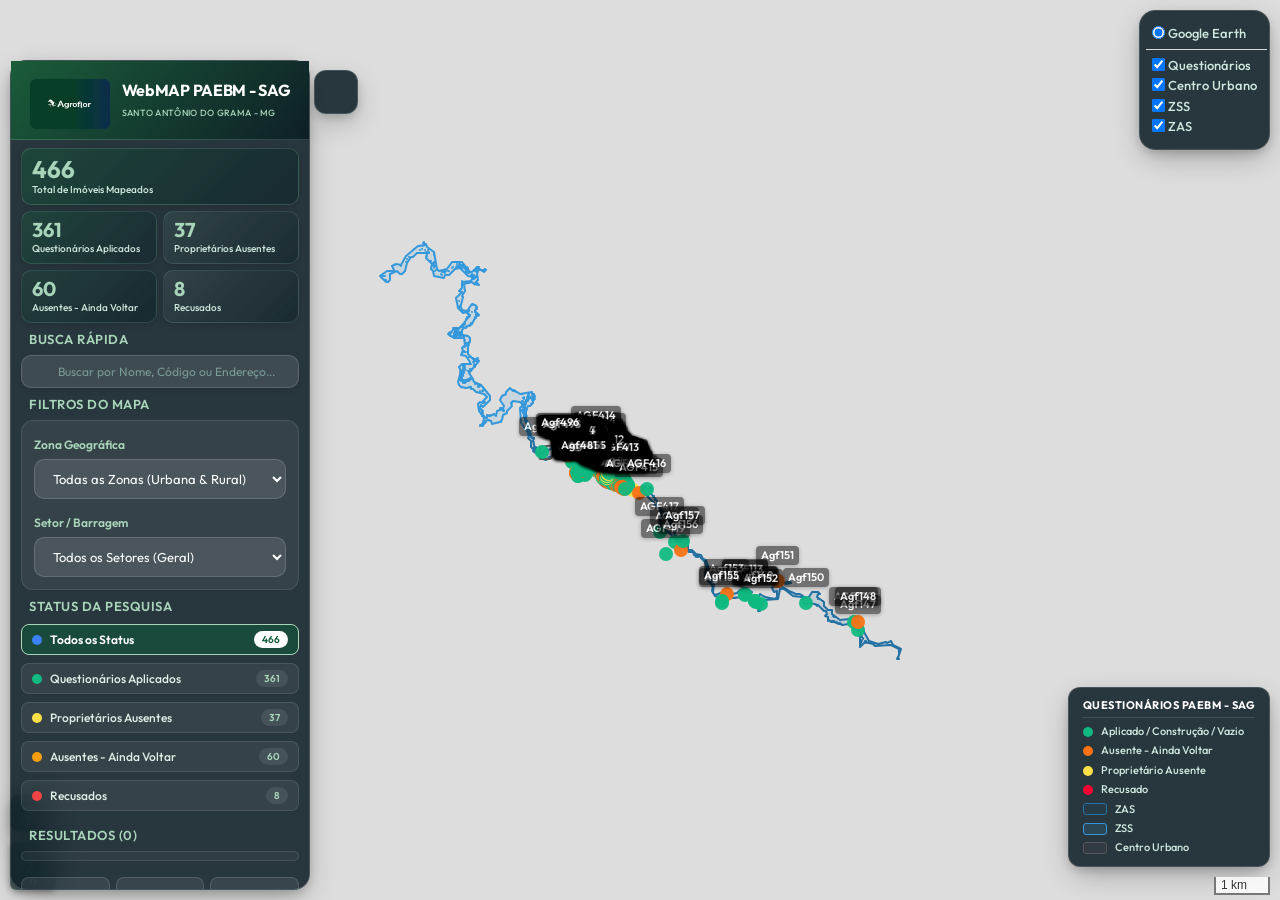
==== index.html @ 06337e15 "Fix: tablet - legenda vai para topright via JS (window.innerWidth<=1024), cache bump" ====
<!DOCTYPE html>
<html lang="pt-BR">
<head>
    <meta charset="UTF-8">
    <meta name="viewport" content="width=device-width, initial-scale=1.0">
    <title>WebMap PAEBM - Santo Antônio do Grama - MG</title>
    <link rel="icon" type="image/jpeg" href="Imagem2.jpg">
    
    <!-- Metas de SEO e Visualização -->
    <meta name="description" content="Mapa interativo local (WebMap) para visualização e análise espacial dos questionários do PAEBM aplicados em Santo Antônio do Grama, Minas Gerais.">
    <meta name="author" content="Antigravity AI">
    
    <!-- Leaflet CSS (Biblioteca de Mapas - Uso Local Offline) -->
    <link rel="stylesheet" href="css/leaflet.css" />
    
    <!-- Leaflet MarkerCluster CSS (Agrupamento Dinâmico de Pontos - Uso Local Offline) -->
    <link rel="stylesheet" href="css/MarkerCluster.css" />
    <link rel="stylesheet" href="css/MarkerCluster.Default.css" />
    
    <!-- Biblioteca de Ícones Tabler Icons -->
    <link rel="stylesheet" href="https://cdn.jsdelivr.net/npm/@tabler/icons-webfont@latest/tabler-icons.min.css">
    
    <!-- Estilo Customizado Premium -->
    <link rel="stylesheet" href="css/style.css?v=20260609c">
</head>
<body>

    <!-- Overlay para fechar sidebar no mobile -->
    <div class="sidebar-overlay" id="sidebarOverlay" onclick="toggleSidebar()"></div>

    <!-- 1. Barra Lateral Flutuante (Painel de Controle Glassmorphic) -->
    <aside class="sidebar" id="sidebar">
        <!-- Cabeçalho Principal -->
        <header class="sidebar-header">
            <div class="brand-section">
                <img src="Imagem 1.jpg" alt="Agroflor" class="brand-logo-img">
                <div>
                    <h1 class="brand-title">WebMAP PAEBM - SAG</h1>
                    <span class="brand-subtitle">Santo Antônio do Grama - MG</span>
                </div>
            </div>
        </header>

        <!-- Conteúdo Scrollável -->
        <div class="sidebar-content">
            
            <!-- Seção de Estatísticas (Dashboard Cards) -->
            <section>
                <div class="stats-container">
                    <div class="stat-card full-width">
                        <div>
                            <div class="stat-value" id="statTotalVal">0</div>
                            <div class="stat-label">Total de Imóveis Mapeados</div>
                        </div>
                        <i class="ti ti-home-check" style="font-size: 28px; color: #a8d5ba; opacity: 0.9;"></i>
                    </div>
                    <div class="stat-card">
                        <div>
                            <div class="stat-value" id="statAplicadoVal">0</div>
                            <div class="stat-label">Questionários Aplicados</div>
                        </div>
                        <i class="ti ti-checklist" style="font-size: 22px; color: #a8d5ba; opacity: 0.7; align-self: flex-end;"></i>
                    </div>
                    <div class="stat-card">
                        <div>
                            <div class="stat-value" id="statAusenteVal">0</div>
                            <div class="stat-label">Proprietários Ausentes</div>
                        </div>
                        <i class="ti ti-user-off" style="font-size: 22px; color: #a8d5ba; opacity: 0.7; align-self: flex-end;"></i>
                    </div>
                    <div class="stat-card">
                        <div>
                            <div class="stat-value" id="statVoltarVal">0</div>
                            <div class="stat-label">Ausentes - Ainda Voltar</div>
                        </div>
                        <i class="ti ti-rotate-clockwise" style="font-size: 22px; color: #a8d5ba; opacity: 0.7; align-self: flex-end;"></i>
                    </div>
                    <div class="stat-card">
                        <div>
                            <div class="stat-value" id="statRecusadoVal">0</div>
                            <div class="stat-label">Recusados</div>
                        </div>
                        <i class="ti ti-ban" style="font-size: 22px; color: #a8d5ba; opacity: 0.7; align-self: flex-end;"></i>
                    </div>
                </div>
            </section>

            <!-- Seção de Busca Instantânea -->
            <section>
                <h2 class="section-title">
                    <i class="ti ti-search"></i> Busca Rápida
                </h2>
                <div class="search-wrapper">
                    <i class="ti ti-search search-icon"></i>
                    <input type="text" id="searchBox" class="search-input" placeholder="Buscar por Nome, Código ou Endereço...">
                </div>
            </section>

            <!-- Seção de Filtros Avançados -->
            <section>
                <h2 class="section-title">
                    <i class="ti ti-filter"></i> Filtros do Mapa
                </h2>
                
                <div class="filter-group">
                    <!-- Filtro por Área -->
                    <div style="margin-bottom: 12px;">
                        <label for="filterArea" style="font-size: 12px; font-weight: 600; color: #a8d5ba;">Zona Geográfica</label>
                        <select id="filterArea" class="select-control">
                            <option value="ALL">Todas as Zonas (Urbana & Rural)</option>
                            <option value="URBANA">Área Urbana</option>
                            <option value="RURAL">Zona Rural</option>
                        </select>
                    </div>

                    <!-- Filtro por Barragem / Setor -->
                    <div>
                        <label for="filterBarragem" style="font-size: 12px; font-weight: 600; color: #a8d5ba;">Setor / Barragem</label>
                        <select id="filterBarragem" class="select-control">
                            <option value="ALL">Todos os Setores (Geral)</option>
                            <option value="ZAS">Somente na ZAS</option>
                            <option value="ZSS">Somente na ZSS</option>
                        </select>
                    </div>

                </div>
            </section>

            <!-- Seção de Status dos Questionários -->
            <section>
                <h2 class="section-title">
                    <i class="ti ti-checkbox"></i> Status da Pesquisa
                </h2>
                <div class="status-pill-list" id="statusFilterList">
                    <!-- Gerado dinamicamente via JS -->
                </div>
            </section>

            <!-- Lista de Resultados Filtrados -->
            <section class="results-section">
                <h2 class="section-title" id="listTitle">
                    <i class="ti ti-list"></i> <span id="listTitleText">Resultados (0)</span>
                </h2>
                <div id="filteredPointsList">
                    <!-- Gerado dinamicamente via JS -->
                </div>
            </section>

            <!-- Exportação -->
            <div class="sidebar-footer">
                <button onclick="exportExcel()" class="export-btn" title="Exportar para Excel">
                    <i class="ti ti-file-spreadsheet"></i> Excel
                </button>
                <button onclick="exportKML()" class="export-btn" title="Exportar para KML">
                    <i class="ti ti-map-pin"></i> KML
                </button>
                <button onclick="exportSHP()" class="export-btn" title="Exportar para Shapefile">
                    <i class="ti ti-map-2"></i> SHP
                </button>
            </div>

        </div>
    </aside>

    <!-- 2. Janela de Visualização do Mapa -->
    <main id="map"></main>

    <!-- Botão Toggle (fora da sidebar, centralizado abaixo do zoom) -->
    <button class="map-toggle" id="mobileToggle" onclick="toggleSidebar()">
        <i class="ti ti-x"></i>
    </button>

    <!-- 3. Modal Assistente de Carregamento Local (CORS Bypasser para file://) -->
    <div class="loader-modal" id="loaderModal">
        <div class="loader-card">
            <div class="loader-icon">
                <i class="ti ti-cloud-upload"></i>
            </div>
            <h2 class="loader-title">Assistente de Leitura Local</h2>
            <p class="loader-desc">
                Por questões de segurança, os navegadores modernos bloqueiam a leitura direta de arquivos locais ao abrir arquivos HTML por clique duplo (erro CORS no protocolo <i>file://</i>).
                <br><br>
                Por favor, <b>arraste e solte</b> os arquivos JSON da pasta abaixo neste painel para carregar o mapa instantaneamente:
            </p>
            
            <!-- Zona de Drop -->
            <div class="dropzone" id="dropzone">
                <i class="ti ti-file-text" style="font-size: 32px;"></i>
                <span class="dropzone-text">Arraste os arquivos aqui ou Clique para Selecionar</span>
                <span class="dropzone-subtext">Compatível com ZAS.json, ZSS.json, CENTRO_URBANO_JSON.json e DADOS_COMPILADOS_PAEBM_SAG_JSON.json (incluindo JSON_7)</span>
                <input type="file" id="fileInput" multiple style="display: none;">
            </div>

            <!-- Status dos Arquivos Requeridos -->
            <div class="file-status-list" id="fileStatusList">
                <div class="file-status-item" data-file="DADOS_COMPILADOS_PAEBM_SAG_JSON.json">
                    <div class="file-status-left">
                        <div class="file-status-badge"></div>
                        <span>DADOS_COMPILADOS_PAEBM_SAG_JSON.json</span>
                    </div>
                </div>
                <div class="file-status-item" data-file="ZAS.json">
                    <div class="file-status-left">
                        <div class="file-status-badge"></div>
                        <span>ZAS.json</span>
                    </div>
                </div>
                <div class="file-status-item" data-file="ZSS.json">
                    <div class="file-status-left">
                        <div class="file-status-badge"></div>
                        <span>ZSS.json</span>
                    </div>
                </div>
                <div class="file-status-item" data-file="CENTRO_URBANO_JSON.json">
                    <div class="file-status-left">
                        <div class="file-status-badge"></div>
                        <span>CENTRO_URBANO_JSON.json</span>
                    </div>
                </div>
            </div>
            <!-- Botão de Fechar para visualizar mapa parcial -->
            <button onclick="closeLoaderModal()" style="margin-top: 18px; width: 100%; background: #64748b; color: white; border: none; padding: 12px; border-radius: 12px; cursor: pointer; font-family: inherit; font-size: 13px; font-weight: 600; display: flex; align-items: center; justify-content: center; gap: 8px; transition: background 0.2s; box-shadow: 0 4px 10px rgba(0,0,0,0.05);">
                <i class="ti ti-eye"></i> Fechar e Visualizar Mapa
            </button>
        </div>
    </div>

    <!-- 4. Bibliotecas de Terceiros (Uso Local Offline) -->
    
    <!-- Proj4 JS (Projeção UTM -> WGS84 Local) -->
    <script src="js/proj4.js"></script>
    
    <!-- Leaflet Map library Local -->
    <script src="js/leaflet.js"></script>
    
    <!-- Leaflet MarkerCluster Local -->
    <script src="js/leaflet.markercluster.js"></script>
    
    <!-- Dados JSON embutidos como JS (compatível com file:// e http://) -->
<script src="js/data_questionarios.js?v=20260609b"></script>
<script src="js/data_zas.js?v=20260601"></script>
<script src="js/data_zss.js?v=20260601"></script>
<script src="js/data_centro_urbano.js?v=20260601"></script>

<script src="js/map.js?v=20260609c"></script>

    <!-- Bibliotecas de Exportação -->
    <script src="https://cdn.jsdelivr.net/npm/xlsx@0.18.5/dist/xlsx.full.min.js"></script>
    <script src="https://cdn.jsdelivr.net/npm/jszip@3.10.1/dist/jszip.min.js"></script>
    
</body>
</html>
 
 
---- css/leaflet.css ----
/* required styles */

.leaflet-pane,
.leaflet-tile,
.leaflet-marker-icon,
.leaflet-marker-shadow,
.leaflet-tile-container,
.leaflet-pane > svg,
.leaflet-pane > canvas,
.leaflet-zoom-box,
.leaflet-image-layer,
.leaflet-layer {
	position: absolute;
	left: 0;
	top: 0;
	}
.leaflet-container {
	overflow: hidden;
	}
.leaflet-tile,
.leaflet-marker-icon,
.leaflet-marker-shadow {
	-webkit-user-select: none;
	   -moz-user-select: none;
	        user-select: none;
	  -webkit-user-drag: none;
	}
/* Prevents IE11 from highlighting tiles in blue */
.leaflet-tile::selection {
	background: transparent;
}
/* Safari renders non-retina tile on retina better with this, but Chrome is worse */
.leaflet-safari .leaflet-tile {
	image-rendering: -webkit-optimize-contrast;
	}
/* hack that prevents hw layers "stretching" when loading new tiles */
.leaflet-safari .leaflet-tile-container {
	width: 1600px;
	height: 1600px;
	-webkit-transform-origin: 0 0;
	}
.leaflet-marker-icon,
.leaflet-marker-shadow {
	display: block;
	}
/* .leaflet-container svg: reset svg max-width decleration shipped in Joomla! (joomla.org) 3.x */
/* .leaflet-container img: map is broken in FF if you have max-width: 100% on tiles */
.leaflet-container .leaflet-overlay-pane svg {
	max-width: none !important;
	max-height: none !important;
	}
.leaflet-container .leaflet-marker-pane img,
.leaflet-container .leaflet-shadow-pane img,
.leaflet-container .leaflet-tile-pane img,
.leaflet-container img.leaflet-image-layer,
.leaflet-container .leaflet-tile {
	max-width: none !important;
	max-height: none !important;
	width: auto;
	padding: 0;
	}

.leaflet-container img.leaflet-tile {
	/* See: https://bugs.chromium.org/p/chromium/issues/detail?id=600120 */
	mix-blend-mode: plus-lighter;
}

.leaflet-container.leaflet-touch-zoom {
	-ms-touch-action: pan-x pan-y;
	touch-action: pan-x pan-y;
	}
.leaflet-container.leaflet-touch-drag {
	-ms-touch-action: pinch-zoom;
	/* Fallback for FF which doesn't support pinch-zoom */
	touch-action: none;
	touch-action: pinch-zoom;
}
.leaflet-container.leaflet-touch-drag.leaflet-touch-zoom {
	-ms-touch-action: none;
	touch-action: none;
}
.leaflet-container {
	-webkit-tap-highlight-color: transparent;
}
.leaflet-container a {
	-webkit-tap-highlight-color: rgba(51, 181, 229, 0.4);
}
.leaflet-tile {
	filter: inherit;
	visibility: hidden;
	}
.leaflet-tile-loaded {
	visibility: inherit;
	}
.leaflet-zoom-box {
	width: 0;
	height: 0;
	-moz-box-sizing: border-box;
	     box-sizing: border-box;
	z-index: 800;
	}
/* workaround for https://bugzilla.mozilla.org/show_bug.cgi?id=888319 */
.leaflet-overlay-pane svg {
	-moz-user-select: none;
	}

.leaflet-pane         { z-index: 400; }

.leaflet-tile-pane    { z-index: 200; }
.leaflet-overlay-pane { z-index: 400; }
.leaflet-shadow-pane  { z-index: 500; }
.leaflet-marker-pane  { z-index: 600; }
.leaflet-tooltip-pane   { z-index: 650; }
.leaflet-popup-pane   { z-index: 700; }

.leaflet-map-pane canvas { z-index: 100; }
.leaflet-map-pane svg    { z-index: 200; }

.leaflet-vml-shape {
	width: 1px;
	height: 1px;
	}
.lvml {
	behavior: url(#default#VML);
	display: inline-block;
	position: absolute;
	}


/* control positioning */

.leaflet-control {
	position: relative;
	z-index: 800;
	pointer-events: visiblePainted; /* IE 9-10 doesn't have auto */
	pointer-events: auto;
	}
.leaflet-top,
.leaflet-bottom {
	position: absolute;
	z-index: 1000;
	pointer-events: none;
	}
.leaflet-top {
	top: 0;
	}
.leaflet-right {
	right: 0;
	}
.leaflet-bottom {
	bottom: 0;
	}
.leaflet-left {
	left: 0;
	}
.leaflet-control {
	float: left;
	clear: both;
	}
.leaflet-right .leaflet-control {
	float: right;
	}
.leaflet-top .leaflet-control {
	margin-top: 10px;
	}
.leaflet-bottom .leaflet-control {
	margin-bottom: 10px;
	}
.leaflet-left .leaflet-control {
	margin-left: 10px;
	}
.leaflet-right .leaflet-control {
	margin-right: 10px;
	}


/* zoom and fade animations */

.leaflet-fade-anim .leaflet-popup {
	opacity: 0;
	-webkit-transition: opacity 0.2s linear;
	   -moz-transition: opacity 0.2s linear;
	        transition: opacity 0.2s linear;
	}
.leaflet-fade-anim .leaflet-map-pane .leaflet-popup {
	opacity: 1;
	}
.leaflet-zoom-animated {
	-webkit-transform-origin: 0 0;
	    -ms-transform-origin: 0 0;
	        transform-origin: 0 0;
	}
svg.leaflet-zoom-animated {
	will-change: transform;
}

.leaflet-zoom-anim .leaflet-zoom-animated {
	-webkit-transition: -webkit-transform 0.25s cubic-bezier(0,0,0.25,1);
	   -moz-transition:    -moz-transform 0.25s cubic-bezier(0,0,0.25,1);
	        transition:         transform 0.25s cubic-bezier(0,0,0.25,1);
	}
.leaflet-zoom-anim .leaflet-tile,
.leaflet-pan-anim .leaflet-tile {
	-webkit-transition: none;
	   -moz-transition: none;
	        transition: none;
	}

.leaflet-zoom-anim .leaflet-zoom-hide {
	visibility: hidden;
	}


/* cursors */

.leaflet-interactive {
	cursor: pointer;
	}
.leaflet-grab {
	cursor: -webkit-grab;
	cursor:    -moz-grab;
	cursor:         grab;
	}
.leaflet-crosshair,
.leaflet-crosshair .leaflet-interactive {
	cursor: crosshair;
	}
.leaflet-popup-pane,
.leaflet-control {
	cursor: auto;
	}
.leaflet-dragging .leaflet-grab,
.leaflet-dragging .leaflet-grab .leaflet-interactive,
.leaflet-dragging .leaflet-marker-draggable {
	cursor: move;
	cursor: -webkit-grabbing;
	cursor:    -moz-grabbing;
	cursor:         grabbing;
	}

/* marker & overlays interactivity */
.leaflet-marker-icon,
.leaflet-marker-shadow,
.leaflet-image-layer,
.leaflet-pane > svg path,
.leaflet-tile-container {
	pointer-events: none;
	}

.leaflet-marker-icon.leaflet-interactive,
.leaflet-image-layer.leaflet-interactive,
.leaflet-pane > svg path.leaflet-interactive,
svg.leaflet-image-layer.leaflet-interactive path {
	pointer-events: visiblePainted; /* IE 9-10 doesn't have auto */
	pointer-events: auto;
	}

/* visual tweaks */

.leaflet-container {
	background: #ddd;
	outline-offset: 1px;
	}
.leaflet-container a {
	color: #0078A8;
	}
.leaflet-zoom-box {
	border: 2px dotted #38f;
	background: rgba(255,255,255,0.5);
	}


/* general typography */
.leaflet-container {
	font-family: "Helvetica Neue", Arial, Helvetica, sans-serif;
	font-size: 12px;
	font-size: 0.75rem;
	line-height: 1.5;
	}


/* general toolbar styles */

.leaflet-bar {
	box-shadow: 0 1px 5px rgba(0,0,0,0.65);
	border-radius: 4px;
	}
.leaflet-bar a {
	background-color: #fff;
	border-bottom: 1px solid #ccc;
	width: 26px;
	height: 26px;
	line-height: 26px;
	display: block;
	text-align: center;
	text-decoration: none;
	color: black;
	}
.leaflet-bar a,
.leaflet-control-layers-toggle {
	background-position: 50% 50%;
	background-repeat: no-repeat;
	display: block;
	}
.leaflet-bar a:hover,
.leaflet-bar a:focus {
	background-color: #f4f4f4;
	}
.leaflet-bar a:first-child {
	border-top-left-radius: 4px;
	border-top-right-radius: 4px;
	}
.leaflet-bar a:last-child {
	border-bottom-left-radius: 4px;
	border-bottom-right-radius: 4px;
	border-bottom: none;
	}
.leaflet-bar a.leaflet-disabled {
	cursor: default;
	background-color: #f4f4f4;
	color: #bbb;
	}

.leaflet-touch .leaflet-bar a {
	width: 30px;
	height: 30px;
	line-height: 30px;
	}
.leaflet-touch .leaflet-bar a:first-child {
	border-top-left-radius: 2px;
	border-top-right-radius: 2px;
	}
.leaflet-touch .leaflet-bar a:last-child {
	border-bottom-left-radius: 2px;
	border-bottom-right-radius: 2px;
	}

/* zoom control */

.leaflet-control-zoom-in,
.leaflet-control-zoom-out {
	font: bold 18px 'Lucida Console', Monaco, monospace;
	text-indent: 1px;
	}

.leaflet-touch .leaflet-control-zoom-in, .leaflet-touch .leaflet-control-zoom-out  {
	font-size: 22px;
	}


/* layers control */

.leaflet-control-layers {
	box-shadow: 0 1px 5px rgba(0,0,0,0.4);
	background: #fff;
	border-radius: 5px;
	}
.leaflet-control-layers-toggle {
	background-image: url(images/layers.png);
	width: 36px;
	height: 36px;
	}
.leaflet-retina .leaflet-control-layers-toggle {
	background-image: url(images/layers-2x.png);
	background-size: 26px 26px;
	}
.leaflet-touch .leaflet-control-layers-toggle {
	width: 44px;
	height: 44px;
	}
.leaflet-control-layers .leaflet-control-layers-list,
.leaflet-control-layers-expanded .leaflet-control-layers-toggle {
	display: none;
	}
.leaflet-control-layers-expanded .leaflet-control-layers-list {
	display: block;
	position: relative;
	}
.leaflet-control-layers-expanded {
	padding: 6px 10px 6px 6px;
	color: #333;
	background: #fff;
	}
.leaflet-control-layers-scrollbar {
	overflow-y: scroll;
	overflow-x: hidden;
	padding-right: 5px;
	}
.leaflet-control-layers-selector {
	margin-top: 2px;
	position: relative;
	top: 1px;
	}
.leaflet-control-layers label {
	display: block;
	font-size: 13px;
	font-size: 1.08333em;
	}
.leaflet-control-layers-separator {
	height: 0;
	border-top: 1px solid #ddd;
	margin: 5px -10px 5px -6px;
	}

/* Default icon URLs */
.leaflet-default-icon-path { /* used only in path-guessing heuristic, see L.Icon.Default */
	background-image: url(images/marker-icon.png);
	}


/* attribution and scale controls */

.leaflet-container .leaflet-control-attribution {
	background: #fff;
	background: rgba(255, 255, 255, 0.8);
	margin: 0;
	}
.leaflet-control-attribution,
.leaflet-control-scale-line {
	padding: 0 5px;
	color: #333;
	line-height: 1.4;
	}
.leaflet-control-attribution a {
	text-decoration: none;
	}
.leaflet-control-attribution a:hover,
.leaflet-control-attribution a:focus {
	text-decoration: underline;
	}
.leaflet-attribution-flag {
	display: inline !important;
	vertical-align: baseline !important;
	width: 1em;
	height: 0.6669em;
	}
.leaflet-left .leaflet-control-scale {
	margin-left: 5px;
	}
.leaflet-bottom .leaflet-control-scale {
	margin-bottom: 5px;
	}
.leaflet-control-scale-line {
	border: 2px solid #777;
	border-top: none;
	line-height: 1.1;
	padding: 2px 5px 1px;
	white-space: nowrap;
	-moz-box-sizing: border-box;
	     box-sizing: border-box;
	background: rgba(255, 255, 255, 0.8);
	text-shadow: 1px 1px #fff;
	}
.leaflet-control-scale-line:not(:first-child) {
	border-top: 2px solid #777;
	border-bottom: none;
	margin-top: -2px;
	}
.leaflet-control-scale-line:not(:first-child):not(:last-child) {
	border-bottom: 2px solid #777;
	}

.leaflet-touch .leaflet-control-attribution,
.leaflet-touch .leaflet-control-layers,
.leaflet-touch .leaflet-bar {
	box-shadow: none;
	}
.leaflet-touch .leaflet-control-layers,
.leaflet-touch .leaflet-bar {
	border: 2px solid rgba(0,0,0,0.2);
	background-clip: padding-box;
	}


/* popup */

.leaflet-popup {
	position: absolute;
	text-align: center;
	margin-bottom: 20px;
	}
.leaflet-popup-content-wrapper {
	padding: 1px;
	text-align: left;
	border-radius: 12px;
	}
.leaflet-popup-content {
	margin: 13px 24px 13px 20px;
	line-height: 1.3;
	font-size: 13px;
	font-size: 1.08333em;
	min-height: 1px;
	}
.leaflet-popup-content p {
	margin: 17px 0;
	margin: 1.3em 0;
	}
.leaflet-popup-tip-container {
	width: 40px;
	height: 20px;
	position: absolute;
	left: 50%;
	margin-top: -1px;
	margin-left: -20px;
	overflow: hidden;
	pointer-events: none;
	}
.leaflet-popup-tip {
	width: 17px;
	height: 17px;
	padding: 1px;

	margin: -10px auto 0;
	pointer-events: auto;

	-webkit-transform: rotate(45deg);
	   -moz-transform: rotate(45deg);
	    -ms-transform: rotate(45deg);
	        transform: rotate(45deg);
	}
.leaflet-popup-content-wrapper,
.leaflet-popup-tip {
	background: white;
	color: #333;
	box-shadow: 0 3px 14px rgba(0,0,0,0.4);
	}
.leaflet-container a.leaflet-popup-close-button {
	position: absolute;
	top: 0;
	right: 0;
	border: none;
	text-align: center;
	width: 24px;
	height: 24px;
	font: 16px/24px Tahoma, Verdana, sans-serif;
	color: #757575;
	text-decoration: none;
	background: transparent;
	}
.leaflet-container a.leaflet-popup-close-button:hover,
.leaflet-container a.leaflet-popup-close-button:focus {
	color: #585858;
	}
.leaflet-popup-scrolled {
	overflow: auto;
	}

.leaflet-oldie .leaflet-popup-content-wrapper {
	-ms-zoom: 1;
	}
.leaflet-oldie .leaflet-popup-tip {
	width: 24px;
	margin: 0 auto;

	-ms-filter: "progid:DXImageTransform.Microsoft.Matrix(M11=0.70710678, M12=0.70710678, M21=-0.70710678, M22=0.70710678)";
	filter: progid:DXImageTransform.Microsoft.Matrix(M11=0.70710678, M12=0.70710678, M21=-0.70710678, M22=0.70710678);
	}

.leaflet-oldie .leaflet-control-zoom,
.leaflet-oldie .leaflet-control-layers,
.leaflet-oldie .leaflet-popup-content-wrapper,
.leaflet-oldie .leaflet-popup-tip {
	border: 1px solid #999;
	}


/* div icon */

.leaflet-div-icon {
	background: #fff;
	border: 1px solid #666;
	}


/* Tooltip */
/* Base styles for the element that has a tooltip */
.leaflet-tooltip {
	position: absolute;
	padding: 6px;
	background-color: #fff;
	border: 1px solid #fff;
	border-radius: 3px;
	color: #222;
	white-space: nowrap;
	-webkit-user-select: none;
	-moz-user-select: none;
	-ms-user-select: none;
	user-select: none;
	pointer-events: none;
	box-shadow: 0 1px 3px rgba(0,0,0,0.4);
	}
.leaflet-tooltip.leaflet-interactive {
	cursor: pointer;
	pointer-events: auto;
	}
.leaflet-tooltip-top:before,
.leaflet-tooltip-bottom:before,
.leaflet-tooltip-left:before,
.leaflet-tooltip-right:before {
	position: absolute;
	pointer-events: none;
	border: 6px solid transparent;
	background: transparent;
	content: "";
	}

/* Directions */

.leaflet-tooltip-bottom {
	margin-top: 6px;
}
.leaflet-tooltip-top {
	margin-top: -6px;
}
.leaflet-tooltip-bottom:before,
.leaflet-tooltip-top:before {
	left: 50%;
	margin-left: -6px;
	}
.leaflet-tooltip-top:before {
	bottom: 0;
	margin-bottom: -12px;
	border-top-color: #fff;
	}
.leaflet-tooltip-bottom:before {
	top: 0;
	margin-top: -12px;
	margin-left: -6px;
	border-bottom-color: #fff;
	}
.leaflet-tooltip-left {
	margin-left: -6px;
}
.leaflet-tooltip-right {
	margin-left: 6px;
}
.leaflet-tooltip-left:before,
.leaflet-tooltip-right:before {
	top: 50%;
	margin-top: -6px;
	}
.leaflet-tooltip-left:before {
	right: 0;
	margin-right: -12px;
	border-left-color: #fff;
	}
.leaflet-tooltip-right:before {
	left: 0;
	margin-left: -12px;
	border-right-color: #fff;
	}

/* Printing */

@media print {
	/* Prevent printers from removing background-images of controls. */
	.leaflet-control {
		-webkit-print-color-adjust: exact;
		print-color-adjust: exact;
		}
	}
---- css/MarkerCluster.css ----
.leaflet-cluster-anim .leaflet-marker-icon, .leaflet-cluster-anim .leaflet-marker-shadow {
	-webkit-transition: -webkit-transform 0.3s ease-out, opacity 0.3s ease-in;
	-moz-transition: -moz-transform 0.3s ease-out, opacity 0.3s ease-in;
	-o-transition: -o-transform 0.3s ease-out, opacity 0.3s ease-in;
	transition: transform 0.3s ease-out, opacity 0.3s ease-in;
}

.leaflet-cluster-spider-leg {
	/* stroke-dashoffset (duration and function) should match with leaflet-marker-icon transform in order to track it exactly */
	-webkit-transition: -webkit-stroke-dashoffset 0.3s ease-out, -webkit-stroke-opacity 0.3s ease-in;
	-moz-transition: -moz-stroke-dashoffset 0.3s ease-out, -moz-stroke-opacity 0.3s ease-in;
	-o-transition: -o-stroke-dashoffset 0.3s ease-out, -o-stroke-opacity 0.3s ease-in;
	transition: stroke-dashoffset 0.3s ease-out, stroke-opacity 0.3s ease-in;
}
---- css/MarkerCluster.Default.css ----
.marker-cluster-small {
	background-color: rgba(181, 226, 140, 0.6);
	}
.marker-cluster-small div {
	background-color: rgba(110, 204, 57, 0.6);
	}

.marker-cluster-medium {
	background-color: rgba(241, 211, 87, 0.6);
	}
.marker-cluster-medium div {
	background-color: rgba(240, 194, 12, 0.6);
	}

.marker-cluster-large {
	background-color: rgba(253, 156, 115, 0.6);
	}
.marker-cluster-large div {
	background-color: rgba(241, 128, 23, 0.6);
	}

	/* IE 6-8 fallback colors */
.leaflet-oldie .marker-cluster-small {
	background-color: rgb(181, 226, 140);
	}
.leaflet-oldie .marker-cluster-small div {
	background-color: rgb(110, 204, 57);
	}

.leaflet-oldie .marker-cluster-medium {
	background-color: rgb(241, 211, 87);
	}
.leaflet-oldie .marker-cluster-medium div {
	background-color: rgb(240, 194, 12);
	}

.leaflet-oldie .marker-cluster-large {
	background-color: rgb(253, 156, 115);
	}
.leaflet-oldie .marker-cluster-large div {
	background-color: rgb(241, 128, 23);
}

.marker-cluster {
	background-clip: padding-box;
	border-radius: 20px;
	}
.marker-cluster div {
	width: 30px;
	height: 30px;
	margin-left: 5px;
	margin-top: 5px;

	text-align: center;
	border-radius: 15px;
	font: 12px "Helvetica Neue", Arial, Helvetica, sans-serif;
	}
.marker-cluster span {
	line-height: 30px;
	}
---- css/style.css ----
/* Modern & Elegant Styling for PAEBM WebMap - Santo Antônio do Grama */

@import url('https://fonts.googleapis.com/css2?family=Outfit:wght@300;400;500;600;700&display=swap');

:root {
    --primary: 155 55% 22%;      /* Verde Agroflor */
    --primary-light: 155 55% 92%;
    --primary-hover: 155 55% 18%;
    --bg-glass: rgba(15, 32, 39, 0.88);
    --border-glass: rgba(255, 255, 255, 0.15);
    --shadow-premium: 0 10px 30px -5px rgba(0, 0, 0, 0.3), 0 4px 12px -2px rgba(0, 0, 0, 0.2);
    --text-primary: #ffffff;
    --text-secondary: #b0c4c0;
    --text-muted: #7a9a95;
    --border-light: rgba(255, 255, 255, 0.12);
    
    /* Status Colors */
    --color-aplicado: #10b981;       /* Verde - Aplicado */
    --color-construcao: #10b981;     /* Verde - Em Construção */
    --color-ausente: #fde047;        /* Amarelo claro - Ausente */
    --color-vazio: #10b981;          /* Verde - Vazio/Desocupado */
    --color-recusa: #ef4444;         /* Vermelho - Recusa */
    --color-outros: #64748b;         /* Slate */
}

* {
    box-sizing: border-box;
    margin: 0;
    padding: 0;
}

body {
    font-family: 'Outfit', sans-serif;
    color: var(--text-primary);
    background-color: #f8fafc;
    height: 100vh;
    overflow: hidden;
    display: flex;
    flex-direction: row;
}

/* Fullscreen Map Container */
#map {
    height: 100%;
    width: 100%;
    position: relative;
    z-index: 1;
}

/* Sidebar Wrapper (Glassmorphism Control Panel) */
.sidebar {
    position: absolute;
    top: 60px;
    left: 10px;
    bottom: 10px;
    width: 300px;
    background: var(--bg-glass);
    backdrop-filter: blur(16px);
    -webkit-backdrop-filter: blur(16px);
    border: 1px solid var(--border-glass);
    border-radius: 16px;
    z-index: 1000;
    display: flex;
    flex-direction: column;
    box-shadow: var(--shadow-premium);
    transition: all 0.4s cubic-bezier(0.16, 1, 0.3, 1);
    overflow: visible;
}

/* Sidebar Header */
.sidebar-header {
    padding: 10px 12px;
    border-bottom: 1px solid var(--border-light);
    display: flex;
    flex-direction: column;
    gap: 2px;
    background: linear-gradient(135deg, #1a5c3a, #0f2027);
}

.brand-section {
    display: flex;
    align-items: center;
    gap: 12px;
    justify-content: center;
}

.brand-logo-img {
    width: 80px;
    height: 50px;
    border-radius: 6px;
    object-fit: cover;
    flex-shrink: 0;
    margin-top: 8px;
}

.brand-title {
    font-size: 16px;
    font-weight: 700;
    letter-spacing: -0.3px;
    color: #ffffff;
    text-align: center;
}

.brand-subtitle {
    font-size: 9px;
    color: #a8d5ba;
    font-weight: 500;
    text-transform: uppercase;
    letter-spacing: 0.3px;
    white-space: nowrap;
    text-align: center;
}

/* Sidebar Scrollable Body */
.sidebar-content {
    flex: 1;
    overflow-y: auto;
    overflow-x: hidden;
    padding: 8px 10px 60px 10px;
    display: flex;
    flex-direction: column;
    gap: 8px;
}

/* Custom Scrollbar for Sidebar */
.sidebar-content::-webkit-scrollbar {
    width: 3px;
}
.sidebar-content::-webkit-scrollbar-track {
    background: rgba(255, 255, 255, 0.03);
    border-radius: 10px;
}
.sidebar-content::-webkit-scrollbar-thumb {
    background: rgba(168, 213, 186, 0.4);
    border-radius: 10px;
}
.sidebar-content::-webkit-scrollbar-thumb:hover {
    background: rgba(168, 213, 186, 0.6);
}

/* Results section */
.results-section {
    margin-top: 8px;
}
#filteredPointsList {
    border: 1px solid rgba(255,255,255,0.1);
    border-radius: 10px;
    padding: 4px;
    background: rgba(255,255,255,0.04);
}

/* Dashboard Statistics Widget */
.stats-container {
    display: grid;
    grid-template-columns: repeat(2, 1fr);
    gap: 6px;
}

.stat-card {
    background: linear-gradient(135deg, rgba(13,92,58,0.25), rgba(15,32,39,0.5));
    border: 1px solid rgba(168, 213, 186, 0.15);
    border-radius: 10px;
    padding: 8px 10px;
    display: flex;
    flex-direction: row;
    align-items: center;
    justify-content: space-between;
    box-shadow: 0 2px 8px rgba(0,0,0,0.15);
    transition: transform 0.2s, box-shadow 0.2s;
}
.stat-card:hover {
    transform: translateY(-2px);
    box-shadow: 0 4px 16px rgba(0,0,0,0.25);
    border-color: rgba(168, 213, 186, 0.3);
}
/* Variações sutis da paleta para cada card */
.stat-card:nth-child(2) { background: linear-gradient(135deg, rgba(13,92,58,0.35), rgba(15,32,39,0.5)); }
.stat-card:nth-child(3) { background: linear-gradient(135deg, rgba(168,213,186,0.08), rgba(15,32,39,0.5)); }
.stat-card:nth-child(4) { background: linear-gradient(135deg, rgba(13,92,58,0.2), rgba(15,32,39,0.6)); }
.stat-card:nth-child(5) { background: linear-gradient(135deg, rgba(208,232,223,0.06), rgba(15,32,39,0.55)); }
.stat-card.full-width {
    grid-column: span 2;
    flex-direction: row;
    align-items: center;
    justify-content: space-between;
    background: linear-gradient(135deg, rgba(13,92,58,0.4), rgba(15,32,39,0.6));
    border: 1px solid rgba(168, 213, 186, 0.2);
}

.stat-value {
    font-size: 20px;
    font-weight: 700;
    color: #a8d5ba;
    line-height: 1;
}
.stat-card.full-width .stat-value {
    font-size: 24px;
}

.stat-label {
    font-size: 10px;
    font-weight: 500;
    color: #d0e8df;
    margin-top: 2px;
}

/* Collapsible Filter Panel */
.section-title {
    font-size: 13px;
    font-weight: 600;
    text-transform: uppercase;
    letter-spacing: 0.5px;
    color: #a8d5ba;
    display: flex;
    align-items: center;
    gap: 8px;
    margin-bottom: 8px;
}

/* Search Box Input */
.search-wrapper {
    position: relative;
    width: 100%;
}

.search-input {
    width: 100%;
    padding: 8px 12px 8px 36px;
    background: rgba(255, 255, 255, 0.1);
    border: 1px solid rgba(255, 255, 255, 0.15);
    border-radius: 10px;
    font-family: inherit;
    font-size: 12px;
    color: #ffffff;
    box-shadow: 0 2px 6px rgba(0,0,0,0.1);
    transition: all 0.2s;
}
.search-input::placeholder {
    color: #7a9a95;
}
.search-input:focus {
    outline: none;
    border-color: #a8d5ba;
    box-shadow: 0 0 0 3px rgba(168, 213, 186, 0.15);
    background: rgba(255, 255, 255, 0.15);
}

.search-icon {
    position: absolute;
    left: 14px;
    top: 50%;
    transform: translateY(-50%);
    color: var(--text-muted);
    font-size: 18px;
}

/* Custom Filter Controls */
.export-btn {
    flex: 1;
    padding: 8px 6px;
    background: rgba(255,255,255,0.08);
    border: 1px solid rgba(255,255,255,0.12);
    border-radius: 8px;
    color: #fff;
    font-family: inherit;
    font-size: 11px;
    font-weight: 600;
    cursor: pointer;
    display: flex;
    align-items: center;
    justify-content: center;
    gap: 4px;
    transition: all 0.2s;
}
.export-btn:hover {
    background: rgba(168,213,186,0.15);
    border-color: rgba(168,213,186,0.3);
}
.export-btn i {
    font-size: 16px;
}

/* Botões de exportação */
.sidebar-footer {
    display: flex;
    gap: 6px;
    padding: 8px 0 4px 0;
}

.filter-group {
    background: rgba(255, 255, 255, 0.06);
    border: 1px solid rgba(255, 255, 255, 0.1);
    border-radius: 12px;
    padding: 12px;
}

.select-control {
    width: 100%;
    padding: 10px 14px;
    background: rgba(255, 255, 255, 0.1);
    border: 1px solid rgba(255, 255, 255, 0.15);
    border-radius: 10px;
    font-family: inherit;
    font-size: 13px;
    color: #ffffff;
    margin-top: 6px;
    outline: none;
    cursor: pointer;
    transition: border-color 0.2s;
}
.select-control:focus {
    border-color: #a8d5ba;
}
.select-control option {
    background: #1a2e2a;
    color: #ffffff;
}

/* Active Filter Badges */
.status-pill-list {
    display: flex;
    flex-direction: column;
    gap: 8px;
    margin-top: 10px;
}

.status-pill-item {
    display: flex;
    align-items: center;
    justify-content: space-between;
    padding: 6px 10px;
    background: rgba(255, 255, 255, 0.06);
    border: 1px solid rgba(255, 255, 255, 0.1);
    border-radius: 8px;
    cursor: pointer;
    transition: all 0.2s;
    user-select: none;
}
.status-pill-item:hover {
    border-color: rgba(168, 213, 186, 0.4);
    background: rgba(168, 213, 186, 0.1);
}
.status-pill-item.active {
    background: rgba(13, 92, 58, 0.5);
    border-color: #a8d5ba;
}

.status-pill-left {
    display: flex;
    align-items: center;
    gap: 8px;
    font-size: 12px;
    font-weight: 500;
    color: #e0f0e8;
}
.status-pill-item.active .status-pill-left span {
    color: #ffffff;
    font-weight: 600;
}

.status-indicator {
    width: 10px;
    height: 10px;
    border-radius: 50%;
}

.status-count {
    font-size: 10px;
    font-weight: 600;
    color: #a8d5ba;
    background: rgba(255, 255, 255, 0.08);
    padding: 2px 8px;
    border-radius: 20px;
}
.status-pill-item.active .status-count {
    background: #ffffff;
    color: #0d5c3a;
}

/* Esconder logo e watermark do Google Maps */
.gm-style-cc,
.gm-style-cc + div,
.leaflet-control-attribution a[href*="google"],
.leaflet-control-attribution img,
.leaflet-control-container .gm-style-cc {
    display: none !important;
}
.leaflet-control-attribution {
    font-size: 0 !important;
    height: 0 !important;
    padding: 0 !important;
    overflow: hidden !important;
}

/* Scrollbar do filteredPointsList */
#filteredPointsList::-webkit-scrollbar {
    width: 3px;
}
#filteredPointsList::-webkit-scrollbar-track {
    background: rgba(255, 255, 255, 0.03);
    border-radius: 10px;
}
#filteredPointsList::-webkit-scrollbar-thumb {
    background: rgba(168, 213, 186, 0.4);
    border-radius: 10px;
}

/* Layer Control custom styles */
.leaflet-control-layers {
    border-radius: 16px !important;
    border: 1px solid var(--border-glass) !important;
    box-shadow: var(--shadow-premium) !important;
    background: var(--bg-glass) !important;
    backdrop-filter: blur(10px);
    padding: 12px !important;
    font-family: 'Outfit', sans-serif !important;
    font-size: 12px !important;
    font-weight: 500;
    color: #d0e8df !important;
}
.leaflet-control-layers label {
    color: #d0e8df !important;
}
.leaflet-control-layers-separator {
    background-color: rgba(255,255,255,0.15) !important;
}
.leaflet-control-layers-base,
.leaflet-control-layers-overlays {
    color: #d0e8df !important;
}
.leaflet-control-layers-overlays span,
.leaflet-control-layers-base span {
    color: #d0e8df !important;
}

/* Zoom controls menores */
.leaflet-control-zoom a {
    width: 22px !important;
    height: 22px !important;
    line-height: 22px !important;
    font-size: 12px !important;
}
.leaflet-control-zoom {
    border-radius: 8px !important;
    border: 1px solid var(--border-glass) !important;
    box-shadow: var(--shadow-premium) !important;
    background: var(--bg-glass) !important;
}
.leaflet-control-zoom a {
    background: transparent !important;
    color: var(--text-primary) !important;
}
.leaflet-control-zoom-in {
    border-radius: 8px 8px 0 0 !important;
}
.leaflet-control-zoom-out {
    border-radius: 0 0 8px 8px !important;
}
.leaflet-control-layers-toggle {
    width: 40px !important;
    height: 40px !important;
    background-size: 22px 22px !important;
}

.user-location-marker {
    background: none !important;
    border: none !important;
}
.user-location-dot {
    width: 24px;
    height: 24px;
    background: #4285F4;
    border: 3px solid white;
    border-radius: 50%;
    box-shadow: 0 0 6px rgba(66,133,244,0.6);
    position: relative;
}
.user-location-arrow {
    position: absolute;
    top: -14px;
    left: 50%;
    margin-left: -6px;
    width: 0;
    height: 0;
    border-left: 6px solid transparent;
    border-right: 6px solid transparent;
    border-bottom: 14px solid #4285F4;
    filter: drop-shadow(0 1px 2px rgba(0,0,0,0.3));
}

/* Botão "Minha Localização" no mapa */
.locate-control-btn {
    width: 38px;
    height: 38px;
    background: var(--bg-glass);
    backdrop-filter: blur(12px);
    -webkit-backdrop-filter: blur(12px);
    border: 1px solid var(--border-glass);
    border-radius: 10px;
    box-shadow: var(--shadow-premium);
    cursor: pointer;
    display: flex;
    align-items: center;
    justify-content: center;
    color: #a8d5ba;
    transition: all 0.25s ease;
    margin-top: 6px;
}
.locate-control-btn:hover {
    background: rgba(66, 133, 244, 0.25);
    border-color: #4285F4;
    color: #4285F4;
    transform: scale(1.08);
}
.locate-control-btn.located {
    color: #4285F4;
    border-color: rgba(66, 133, 244, 0.5);
    background: rgba(66, 133, 244, 0.12);
}
.locate-control-btn.locating svg {
    animation: locate-pulse 1s ease-in-out infinite;
}
@keyframes locate-pulse {
    0%, 100% { transform: scale(1); opacity: 1; }
    50% { transform: scale(1.2); opacity: 0.6; }
}

/* Pulse no marcador do usuário */
.user-location-dot::after {
    content: '';
    position: absolute;
    top: 50%;
    left: 50%;
    transform: translate(-50%, -50%);
    width: 100%;
    height: 100%;
    border-radius: 50%;
    background: rgba(66, 133, 244, 0.4);
    animation: location-ring 2s ease-out infinite;
}
@keyframes location-ring {
    0%   { transform: translate(-50%, -50%) scale(1); opacity: 0.6; }
    100% { transform: translate(-50%, -50%) scale(3); opacity: 0; }
}

/* Beautiful Custom Marker Clusters */
.marker-cluster-custom {
    background-clip: padding-box;
    border-radius: 50%;
    display: flex;
    align-items: center;
    justify-content: center;
    color: white;
    font-family: 'Outfit', sans-serif;
    font-weight: 700;
    font-size: 13px;
    box-shadow: 0 4px 15px rgba(0,0,0,0.15);
    border: 3px solid rgba(255, 255, 255, 0.7);
    transition: all 0.2s ease-in-out;
}
.marker-cluster-custom:hover {
    transform: scale(1.1);
}

.marker-cluster-custom span {
    line-height: 1;
}

/* Legend Control Panel */
.map-legend {
    background: var(--bg-glass);
    backdrop-filter: blur(12px);
    border: 1px solid var(--border-glass);
    border-radius: 12px;
    padding: 10px 14px;
    box-shadow: var(--shadow-premium);
    font-family: 'Outfit', sans-serif;
    max-width: 220px;
    line-height: 1.4;
}
.legend-title {
    font-weight: 700;
    font-size: 11px;
    margin-bottom: 6px;
    color: #ffffff;
    text-transform: uppercase;
    letter-spacing: 0.5px;
    border-bottom: 1px solid var(--border-light);
    padding-bottom: 4px;
}
.legend-item {
    display: flex;
    align-items: center;
    gap: 8px;
    margin-bottom: 4px;
    font-size: 11px;
    font-weight: 500;
    color: #d0e8df;
}
.legend-item:last-child {
    margin-bottom: 0;
}
.legend-dot {
    width: 10px;
    height: 10px;
    border-radius: 50%;
    flex-shrink: 0;
}
.legend-color-box {
    width: 24px;
    height: 12px;
    border-radius: 3px;
    border: 1px solid rgba(255, 255, 255, 0.2);
}
.legend-color-box.dashed {
    border-style: dashed;
    border-width: 1.5px;
}

/* Popup Customization styling */
.leaflet-popup-content-wrapper {
    border-radius: 18px !important;
    padding: 0 !important;
    overflow: visible !important;
    box-shadow: var(--shadow-premium) !important;
    border: 1px solid var(--border-light);
}

.leaflet-popup-content {
    margin: 0 !important;
    width: 380px !important;
    max-height: 450px;
    overflow-y: auto;
    font-family: 'Outfit', sans-serif !important;
    color: #1e293b !important;
}

.leaflet-container a.leaflet-popup-close-button {
    color: #fff !important;
    opacity: 0.9;
    z-index: 1001 !important;
    right: 14px !important;
    background: rgba(0,0,0,0.15) !important;
    border-radius: 4px !important;
}
.leaflet-container a.leaflet-popup-close-button:hover {
    opacity: 1;
    color: #fff !important;
    background: rgba(0,0,0,0.3) !important;
}

/* Popup Header Styling */
.popup-header {
    background: linear-gradient(135deg, #0d5c3a, #0f2027);
    color: white !important;
    padding: 16px;
    display: flex;
    flex-direction: column;
    gap: 4px;
    position: sticky;
    top: 0;
    z-index: 1000;
}
.popup-header * {
    color: white !important;
}

.popup-status-badge {
    align-self: flex-start;
    padding: 3px 10px;
    border-radius: 20px;
    font-size: 10px;
    font-weight: 700;
    text-transform: uppercase;
    letter-spacing: 0.5px;
    background: rgba(255, 255, 255, 0.2);
    color: white;
    border: 1.5px solid rgba(255, 255, 255, 0.35);
    margin-top: 4px;
}

/* Popup Tabs & Tables */
.popup-tabs-nav {
    display: flex;
    background: #1a2e2a !important;
    border-bottom: 1px solid rgba(255,255,255,0.1);
    position: sticky;
    top: 80px;
    z-index: 999;
}

.popup-tab-btn {
    flex: 1;
    padding: 8px 3px;
    font-family: inherit;
    font-size: 10px;
    font-weight: 600;
    text-align: center;
    border: none;
    background: transparent;
    cursor: pointer;
    color: #7a9a95 !important;
    border-bottom: 2px solid transparent;
    transition: all 0.2s;
}
.popup-tab-btn:hover {
    color: #a8d5ba !important;
}
.popup-tab-btn.active {
    color: #a8d5ba !important;
    border-bottom-color: #a8d5ba;
    background: rgba(168, 213, 186, 0.1) !important;
}

.popup-tab-content {
    display: none;
    padding: 14px 16px;
    background: #ffffff !important;
    color: #1e293b !important;
}
.popup-tab-content * {
    color: #1e293b !important;
}
.popup-tab-content .label-cell {
    color: #475569 !important;
}
.popup-tab-content .empty {
    color: #94a3b8 !important;
}
.popup-tab-content.active {
    display: block !important;
}

.popup-details-table {
    width: 100%;
    border-collapse: collapse;
}

.popup-details-table tr {
    border-bottom: 1px solid #f1f5f9;
}
.popup-details-table tr:last-child {
    border-bottom: none;
}
.popup-details-table td {
    padding: 8px 4px;
    font-size: 12px;
    vertical-align: top;
}

.popup-details-table td.label-cell {
    width: 42%;
    font-weight: 600;
    color: #475569 !important;
    padding-right: 8px;
}

.popup-details-table td.value-cell {
    font-weight: 500;
    color: #1e293b !important;
}
.popup-details-table tr:last-child {
    border-bottom: none;
}

.popup-details-table td {
    padding: 10px 0;
    font-size: 13px;
    vertical-align: top;
}

.popup-details-table td.label-cell {
    width: 42%;
    font-weight: 500;
    color: var(--text-secondary);
    padding-right: 12px;
}

.popup-details-table td.value-cell {
    font-weight: 600;
    color: var(--text-primary);
}

.popup-details-table td.value-cell.empty {
    font-weight: 400;
    color: var(--text-muted);
    font-style: italic;
}

/* Drag & Drop Local Loader Modal */
.loader-modal {
    position: fixed;
    top: 0;
    left: 0;
    right: 0;
    bottom: 0;
    background: rgba(15, 23, 42, 0.45);
    backdrop-filter: blur(12px);
    display: none;
    align-items: center;
    justify-content: center;
    z-index: 9999;
    padding: 20px;
}

.loader-card {
    background: white;
    width: 100%;
    max-width: 500px;
    border-radius: 24px;
    padding: 32px;
    box-shadow: 0 25px 50px -12px rgba(0, 0, 0, 0.25);
    border: 1px solid var(--border-light);
    display: flex;
    flex-direction: column;
    align-items: center;
    text-align: center;
}

.loader-icon {
    font-size: 48px;
    color: hsl(var(--primary));
    margin-bottom: 16px;
    animation: bounce 2s infinite;
}

.loader-title {
    font-size: 22px;
    font-weight: 700;
    margin-bottom: 8px;
    color: var(--text-primary);
}

.loader-desc {
    font-size: 14px;
    color: var(--text-secondary);
    margin-bottom: 24px;
    line-height: 1.5;
}

.dropzone {
    width: 100%;
    border: 2px dashed hsl(var(--primary) / 0.4);
    background: hsl(var(--primary-light) / 0.2);
    border-radius: 16px;
    padding: 32px 20px;
    cursor: pointer;
    transition: all 0.2s;
    display: flex;
    flex-direction: column;
    align-items: center;
    gap: 12px;
}
.dropzone:hover, .dropzone.dragover {
    border-color: hsl(var(--primary));
    background: hsl(var(--primary-light) / 0.5);
}

.dropzone-text {
    font-size: 13px;
    font-weight: 600;
    color: hsl(var(--primary));
}

.dropzone-subtext {
    font-size: 11px;
    color: var(--text-muted);
}

.file-status-list {
    width: 100%;
    margin-top: 20px;
    display: flex;
    flex-direction: column;
    gap: 8px;
    text-align: left;
}

.file-status-item {
    display: flex;
    align-items: center;
    justify-content: space-between;
    padding: 10px 14px;
    background: #f8fafc;
    border: 1px solid var(--border-light);
    border-radius: 10px;
    font-size: 12px;
    font-weight: 500;
}

.file-status-left {
    display: flex;
    align-items: center;
    gap: 10px;
}

.file-status-badge {
    width: 8px;
    height: 8px;
    border-radius: 50%;
    background: var(--text-muted);
}
.file-status-badge.loaded {
    background: var(--color-aplicado);
}

/* Animations */
@keyframes bounce {
    0%, 100% { transform: translateY(0); }
    50% { transform: translateY(-8px); }
}

/* Botão Toggle Sidebar — fora da sidebar, centralizado abaixo dos controles de zoom */
.map-toggle {
    display: flex;
    position: fixed;
    z-index: 1100;
    width: 44px;
    height: 44px;
    border-radius: 12px;
    background: var(--bg-glass);
    backdrop-filter: blur(16px);
    -webkit-backdrop-filter: blur(16px);
    border: 1px solid var(--border-glass);
    color: #fff;
    font-size: 22px;
    cursor: pointer;
    box-shadow: var(--shadow-premium);
    align-items: center;
    justify-content: center;
    transition: left 0.4s cubic-bezier(0.16, 1, 0.3, 1), top 0.4s cubic-bezier(0.16, 1, 0.3, 1);
}
.map-toggle:active {
    transform: scale(0.92);
}

/* Sidebar colapsada no desktop/tablet */
@media(min-width: 769px) {
    .sidebar.collapsed {
        left: -320px !important;
    }
    .leaflet-control-zoom {
        margin-top: 64px !important;
        margin-left: 22px !important;
    }
}

.sidebar-overlay {
    display: none;
    position: fixed;
    top: 0;
    left: 0;
    right: 0;
    bottom: 0;
    background: rgba(0,0,0,0.5);
    z-index: 999;
}

/* Responsive sidebar styling */
@media(max-width: 768px) {
    body {
        flex-direction: column;
    }
    /* No mobile o botão fica centralizado acima do zoom */
    .map-toggle {
        top: 12px;
        left: 11px;
    }
    .sidebar {
        position: fixed;
        top: 0;
        left: -320px;
        width: 300px;
        height: 100vh;
        border-radius: 0;
        z-index: 1000;
        overflow: visible;   /* garante que o botão apareça fora da borda */
        transition: left 0.3s cubic-bezier(0.16, 1, 0.3, 1);
        border: none;
        border-right: 1px solid var(--border-glass);
    }
    .sidebar-content {
        padding: 4px 6px 50px 6px;
        gap: 4px;
    }
    .stats-container {
        grid-template-columns: 1fr 1fr;
        gap: 3px;
    }
    .stat-card {
        padding: 4px 6px;
    }
    .stat-card .stat-value {
        font-size: 16px;
    }
    .stat-card .stat-label {
        font-size: 9px;
    }
    .section-title {
        font-size: 11px;
        padding: 4px 0;
    }
    .search-wrapper {
        margin: 4px 0;
    }
    .filter-group {
        padding: 6px 8px;
    }
    .status-pill-list {
        gap: 4px;
    }
    .status-pill-item {
        padding: 4px 6px;
    }
    .sidebar.open {
        left: 0;
    }
    .sidebar.open ~ .sidebar-overlay {
        display: block;
    }
    #map {
        width: 100%;
        height: 100vh;
    }
    .leaflet-popup-pane {
        z-index: 2000 !important;
    }
    .leaflet-popup-content-wrapper {
        z-index: 2000 !important;
    }
    .leaflet-popup-tip {
        z-index: 2000 !important;
    }
    .leaflet-popup-tip-container {
        z-index: 2000 !important;
    }
    .map-legend {
        z-index: 400 !important;
    }
    .leaflet-control-layers {
        z-index: 400 !important;
    }
    .leaflet-popup-content-wrapper {
        z-index: 1100 !important;
    }
    .map-legend {
        z-index: 500 !important;
    }
    .leaflet-control-layers {
        z-index: 500 !important;
        border-radius: 10px !important;
        padding: 6px 8px !important;
        font-size: 10px !important;
        max-width: 140px !important;
    }
    .leaflet-control-layers-toggle {
        width: 30px !important;
        height: 30px !important;
        background-size: 16px 16px !important;
    }
    .leaflet-control-layers label {
        font-size: 10px !important;
        margin-bottom: 1px !important;
    }
    .map-legend {
        bottom: 56px !important;
        right: 8px !important;
        width: auto !important;
        max-width: none !important;
        min-width: 0 !important;
        padding: 6px 10px !important;
        border-radius: 8px !important;
        overflow: visible !important;
        box-sizing: border-box !important;
    }
    .legend-title {
        font-size: 7px !important;
        margin-bottom: 2px !important;
        padding-bottom: 1px !important;
        white-space: nowrap !important;
        text-align: center !important;
    }
    .legend-item {
        font-size: 9px !important;
        gap: 5px !important;
        margin-bottom: 2px !important;
    }
    .legend-dot {
        width: 7px !important;
        height: 7px !important;
    }
    .legend-color-box {
        width: 16px !important;
        height: 8px !important;
    }
    .leaflet-control-zoom {
        position: fixed !important;
        top: 64px !important;
        left: 22px !important;
        bottom: auto !important;
        right: auto !important;
        margin: 0 !important;
    }
    .leaflet-control-scale {
        bottom: 50px !important;
    }
    .leaflet-control-scale-line {
        font-size: 9px !important;
        padding: 1px 4px !important;
    }
    .north-arrow {
        padding: 0 !important;
        width: 38px;
        height: 38px;
    }
    .north-arrow svg {
        width: 20px !important;
        height: 22px !important;
    }
    .leaflet-bottom.leaflet-left {
        position: fixed !important;
        bottom: 14px !important;
        z-index: 1101 !important;
    }
    .popup-wrapper {
        max-width: 92vw !important;
        min-width: 0 !important;
        width: 92vw !important;
    }
    .leaflet-popup-content {
        width: 92vw !important;
        max-width: 92vw !important;
        max-height: 65vh !important;
        margin: 0 !important;
    }
    .leaflet-popup-content-wrapper {
        border-radius: 14px !important;
        max-width: 92vw !important;
        overflow: hidden !important;
    }
    .leaflet-popup {
        max-width: 92vw !important;
    }
    .popup-header {
        padding: 10px 12px !important;
    }
    .popup-title {
        font-size: 13px !important;
    }
    .popup-subtitle {
        font-size: 11px !important;
    }
    .popup-tab-btn {
        font-size: 10px !important;
        padding: 5px 6px !important;
    }
    .popup-tab-content {
        padding: 10px 10px !important;
    }
    .popup-details-table td {
        padding: 6px 2px !important;
        font-size: 11px !important;
    }
    .popup-details-table td.label-cell {
        width: 38% !important;
        padding-right: 6px !important;
        font-size: 10px !important;
    }
    .popup-details-table td.value-cell {
        font-size: 11px !important;
        word-break: break-word !important;
    }
}

@media(min-width: 769px) and (max-width: 1024px) {
    .north-arrow {
        padding: 0 !important;
        width: 38px;
        height: 38px;
    }
    .north-arrow svg {
        width: 20px !important;
        height: 22px !important;
    }
    .leaflet-bottom.leaflet-left {
        position: fixed !important;
        bottom: 14px !important;
        z-index: 1101 !important;
    }
    .leaflet-control-layers {
        font-size: 12px !important;
        padding: 8px 10px !important;
    }
}

@media(max-width: 400px) {
    .sidebar {
        width: 85vw;
    }
    .brand-logo-img {
        width: 60px;
        height: 38px;
    }
    .brand-title {
        font-size: 14px;
    }
    .leaflet-control-layers {
        max-width: 120px !important;
        padding: 4px 6px !important;
    }
    .map-legend {
        max-width: 130px !important;
        padding: 4px 6px !important;
    }
    .legend-item {
        font-size: 8px !important;
    }
    .popup-tab-btn {
        font-size: 9px !important;
        padding: 4px 4px !important;
    }
    .popup-details-table td {
        font-size: 10px !important;
    }
    .popup-details-table td.label-cell {
        font-size: 9px !important;
    }
    .popup-details-table td.value-cell {
        font-size: 10px !important;
    }
    .popup-title {
        font-size: 12px !important;
    }
}

/* Label dos pontos dos questionarios */
.marker-label {
    background: rgba(0,0,0,0.55) !important;
    border: none !important;
    border-radius: 4px !important;
    padding: 1px 5px !important;
    font-size: 11px !important;
    font-weight: 600 !important;
    font-family: 'Outfit', sans-serif !important;
    color: #fff !important;
    box-shadow: 0 1px 4px rgba(0,0,0,0.3) !important;
    white-space: nowrap !important;
    cursor: pointer !important;
}
.marker-label::before {
    display: none !important;
}

/* Norte geografico */
.north-arrow {
    background: rgba(15,32,39,0.7);
    border: 1px solid rgba(168,213,186,0.2);
    border-radius: 6px;
    padding: 4px;
    cursor: default;
    box-shadow: 0 2px 6px rgba(0,0,0,0.3);
    display: flex;
    align-items: center;
    justify-content: center;
}
.north-arrow svg {
    display: block;
}
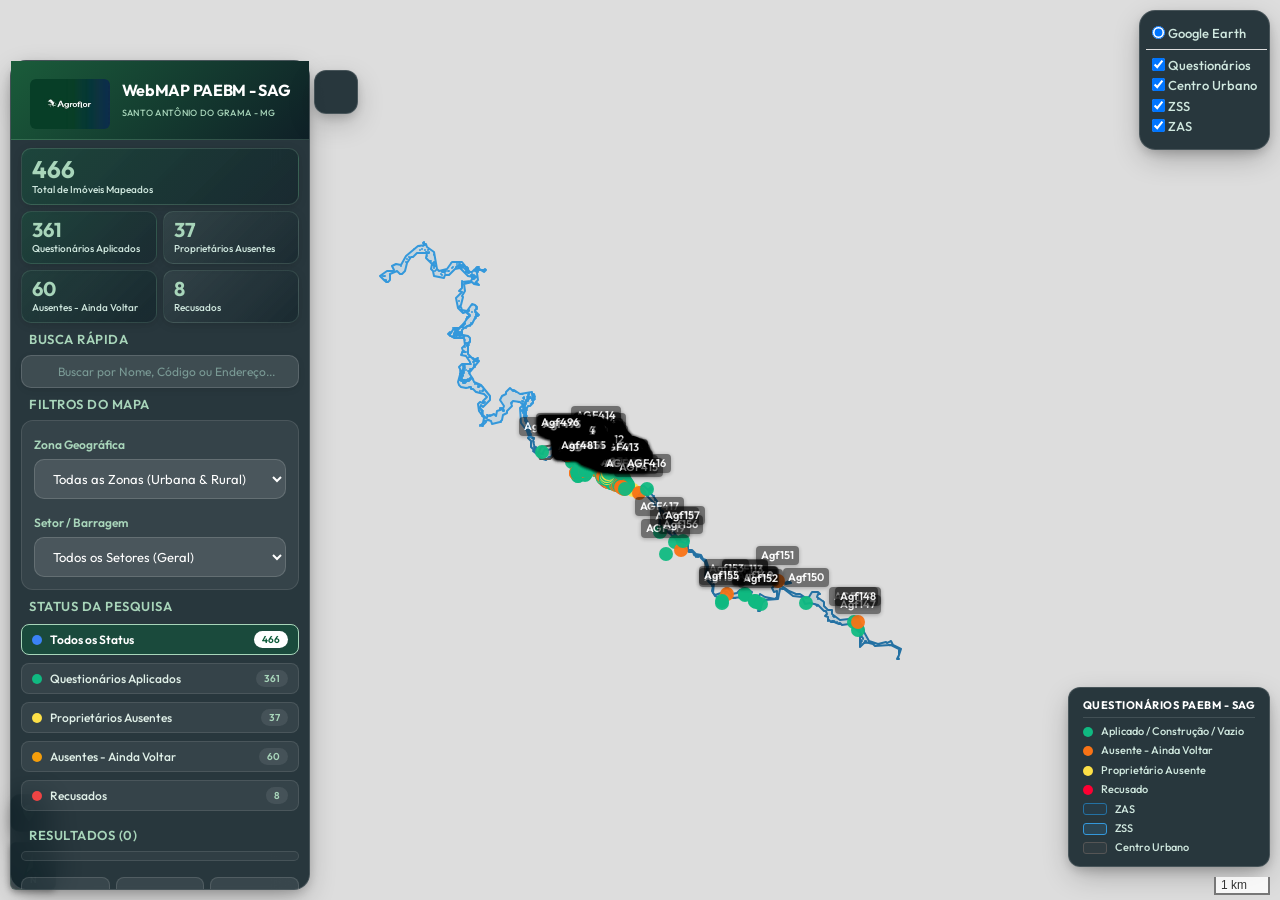
==== commit e146abdc: "Fix: tablet - legenda volta ao bottomright com container fixed bottom:20px" ====
--- a/index.html
+++ b/index.html
@@ -21,7 +21,7 @@
     <link rel="stylesheet" href="https://cdn.jsdelivr.net/npm/@tabler/icons-webfont@latest/tabler-icons.min.css">
     
     <!-- Estilo Customizado Premium -->
-    <link rel="stylesheet" href="css/style.css?v=20260609c">
+    <link rel="stylesheet" href="css/style.css?v=20260609d">
 </head>
 <body>
 
--- a/css/style.css
+++ b/css/style.css
@@ -1187,6 +1187,11 @@
         bottom: 14px !important;
         z-index: 1101 !important;
     }
+    .leaflet-bottom.leaflet-right {
+        position: fixed !important;
+        bottom: 20px !important;
+        z-index: 1101 !important;
+    }
     .leaflet-control-layers {
         font-size: 12px !important;
         padding: 8px 10px !important;
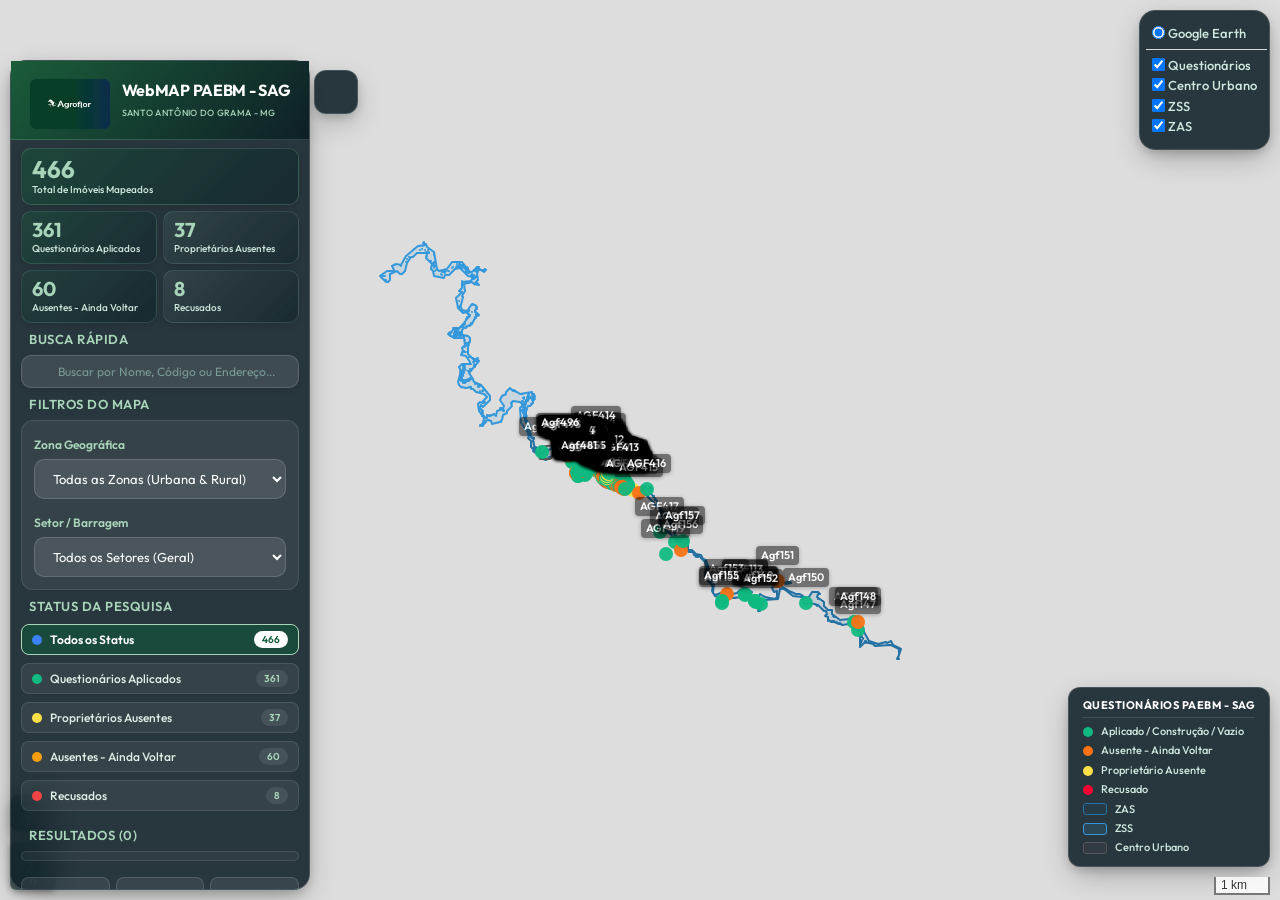
==== commit 0f27f235: "Fix: mobile - legenda mais proxima do canto inferior direito (bottom:10px)" ====
--- a/index.html
+++ b/index.html
@@ -21,7 +21,7 @@
     <link rel="stylesheet" href="https://cdn.jsdelivr.net/npm/@tabler/icons-webfont@latest/tabler-icons.min.css">
     
     <!-- Estilo Customizado Premium -->
-    <link rel="stylesheet" href="css/style.css?v=20260609d">
+    <link rel="stylesheet" href="css/style.css?v=20260609e">
 </head>
 <body>
 
--- a/css/style.css
+++ b/css/style.css
@@ -1063,7 +1063,7 @@
         margin-bottom: 1px !important;
     }
     .map-legend {
-        bottom: 56px !important;
+        bottom: 10px !important;
         right: 8px !important;
         width: auto !important;
         max-width: none !important;
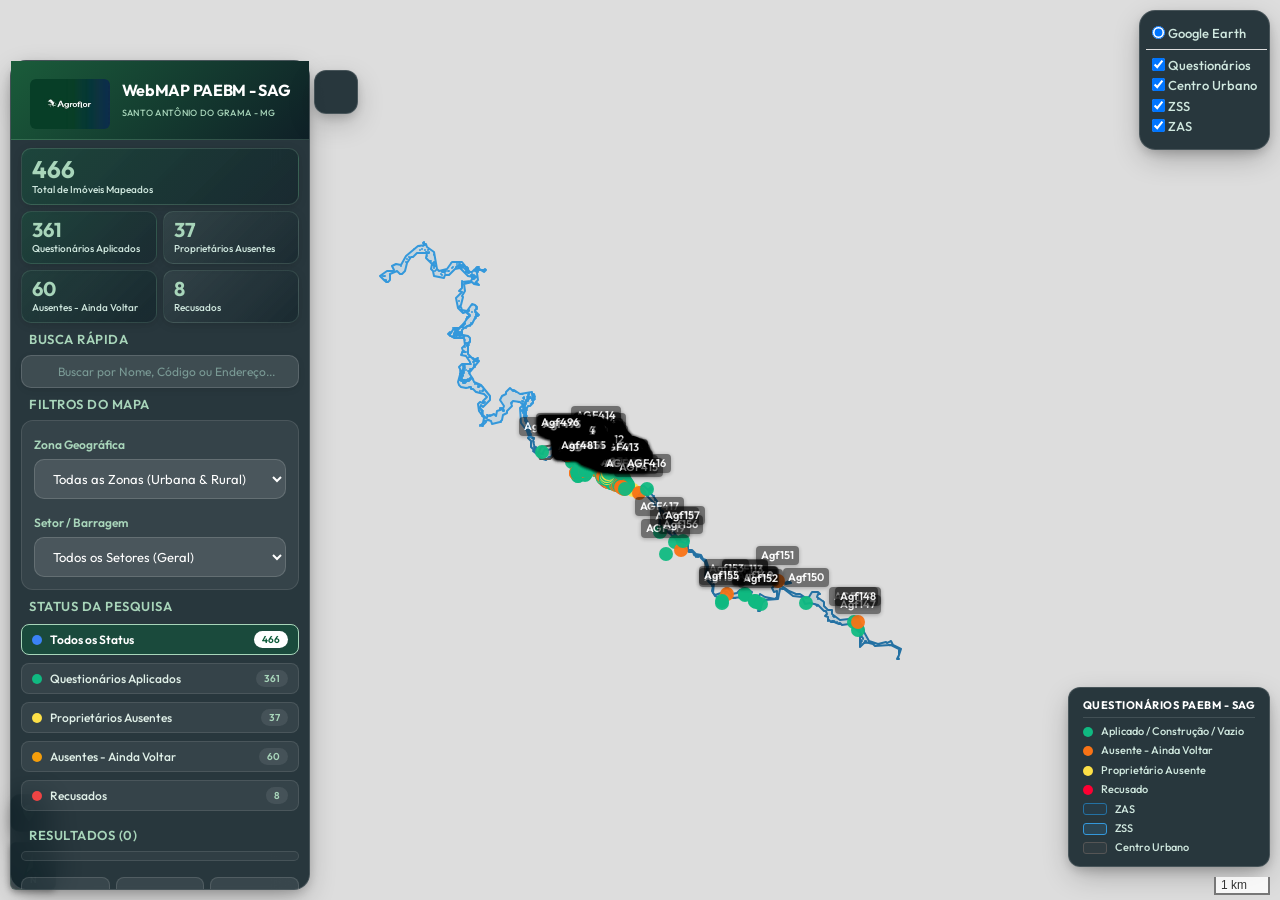
==== commit be617fcc: "Fix: tablet - breakpoint muda para 768px (inclui iPad retrato), bottomright fixed bottom:150px" ====
--- a/index.html
+++ b/index.html
@@ -21,7 +21,7 @@
     <link rel="stylesheet" href="https://cdn.jsdelivr.net/npm/@tabler/icons-webfont@latest/tabler-icons.min.css">
     
     <!-- Estilo Customizado Premium -->
-    <link rel="stylesheet" href="css/style.css?v=20260609e">
+    <link rel="stylesheet" href="css/style.css?v=20260610a">
 </head>
 <body>
 
--- a/css/style.css
+++ b/css/style.css
@@ -1063,7 +1063,7 @@
         margin-bottom: 1px !important;
     }
     .map-legend {
-        bottom: 10px !important;
+        bottom: 52px !important;
         right: 8px !important;
         width: auto !important;
         max-width: none !important;
@@ -1172,7 +1172,7 @@
     }
 }
 
-@media(min-width: 769px) and (max-width: 1024px) {
+@media(min-width: 768px) and (max-width: 1024px) {
     .north-arrow {
         padding: 0 !important;
         width: 38px;
@@ -1189,7 +1189,7 @@
     }
     .leaflet-bottom.leaflet-right {
         position: fixed !important;
-        bottom: 20px !important;
+        bottom: 150px !important;
         z-index: 1101 !important;
     }
     .leaflet-control-layers {
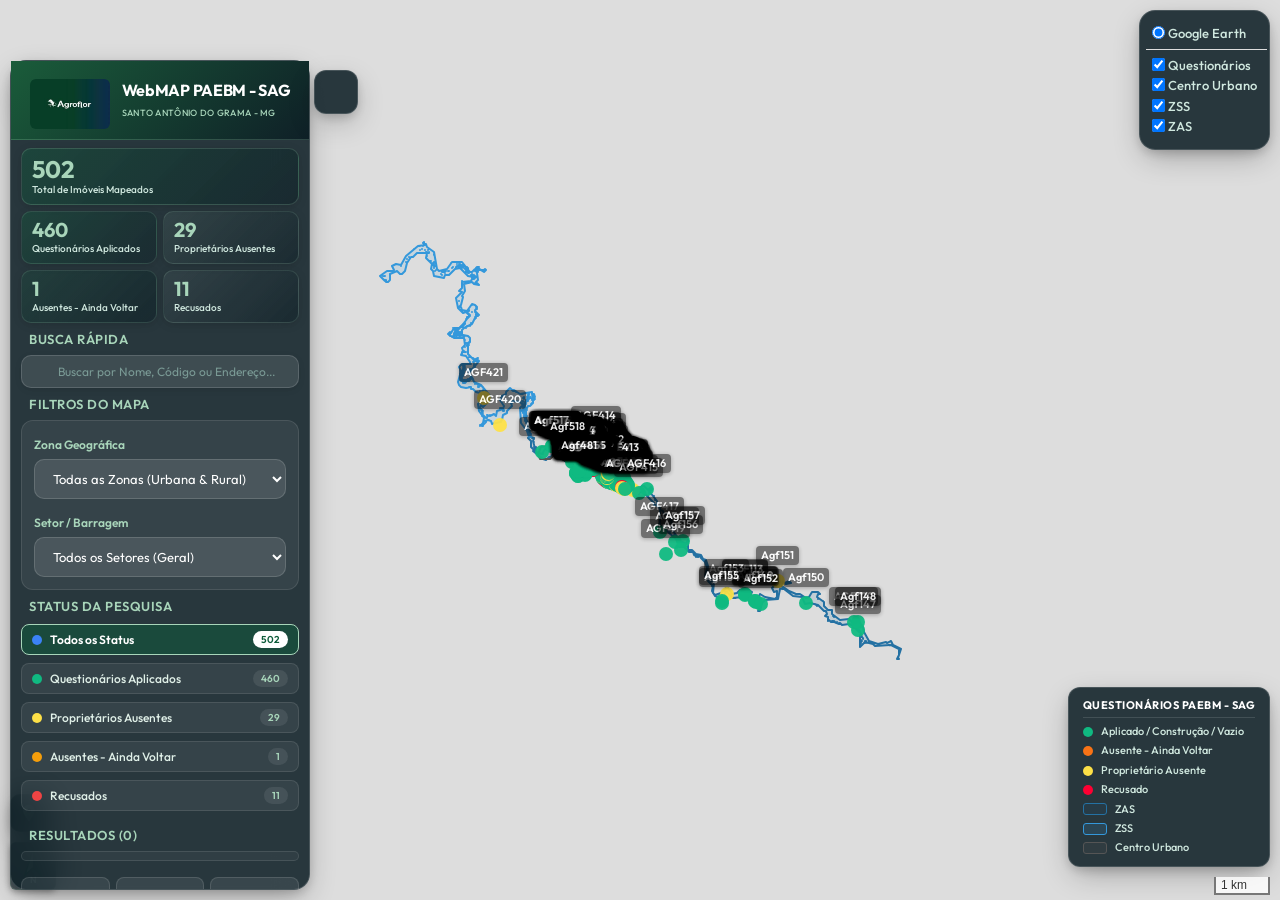
==== commit 712d4edc: "Atualizacao de dados PAEBM - novos registros (1.248 -> 1.284)" ====
--- a/index.html
+++ b/index.html
@@ -237,7 +237,7 @@
     <script src="js/leaflet.markercluster.js"></script>
     
     <!-- Dados JSON embutidos como JS (compatível com file:// e http://) -->
-<script src="js/data_questionarios.js?v=20260609b"></script>
+<script src="js/data_questionarios.js?v=20260611a"></script>
 <script src="js/data_zas.js?v=20260601"></script>
 <script src="js/data_zss.js?v=20260601"></script>
 <script src="js/data_centro_urbano.js?v=20260601"></script>
--- a/css/style.css
+++ b/css/style.css
@@ -1172,6 +1172,7 @@
     }
 }
 
+/* Tablet compartilhado (ambas orientações) */
 @media(min-width: 768px) and (max-width: 1024px) {
     .north-arrow {
         padding: 0 !important;
@@ -1187,14 +1188,33 @@
         bottom: 14px !important;
         z-index: 1101 !important;
     }
-    .leaflet-bottom.leaflet-right {
-        position: fixed !important;
-        bottom: 150px !important;
-        z-index: 1101 !important;
-    }
     .leaflet-control-layers {
         font-size: 12px !important;
         padding: 8px 10px !important;
+    }
+}
+
+/* Tablet em pé (portrait — 768 a 900px) — legenda e escala sobem */
+@media(min-width: 768px) and (max-width: 900px) {
+    .leaflet-bottom.leaflet-right {
+        bottom: 320px !important;
+        z-index: 1101 !important;
+    }
+    .leaflet-control-scale {
+        bottom: auto !important;
+        margin-bottom: 10px !important;
+    }
+}
+
+/* Tablet deitado (landscape — 901 a 1024px) — legenda e escala no canto */
+@media(min-width: 901px) and (max-width: 1024px) {
+    .leaflet-bottom.leaflet-right {
+        bottom: 20px !important;
+        z-index: 1101 !important;
+    }
+}
+        bottom: 20px !important;
+        z-index: 1101 !important;
     }
 }
 
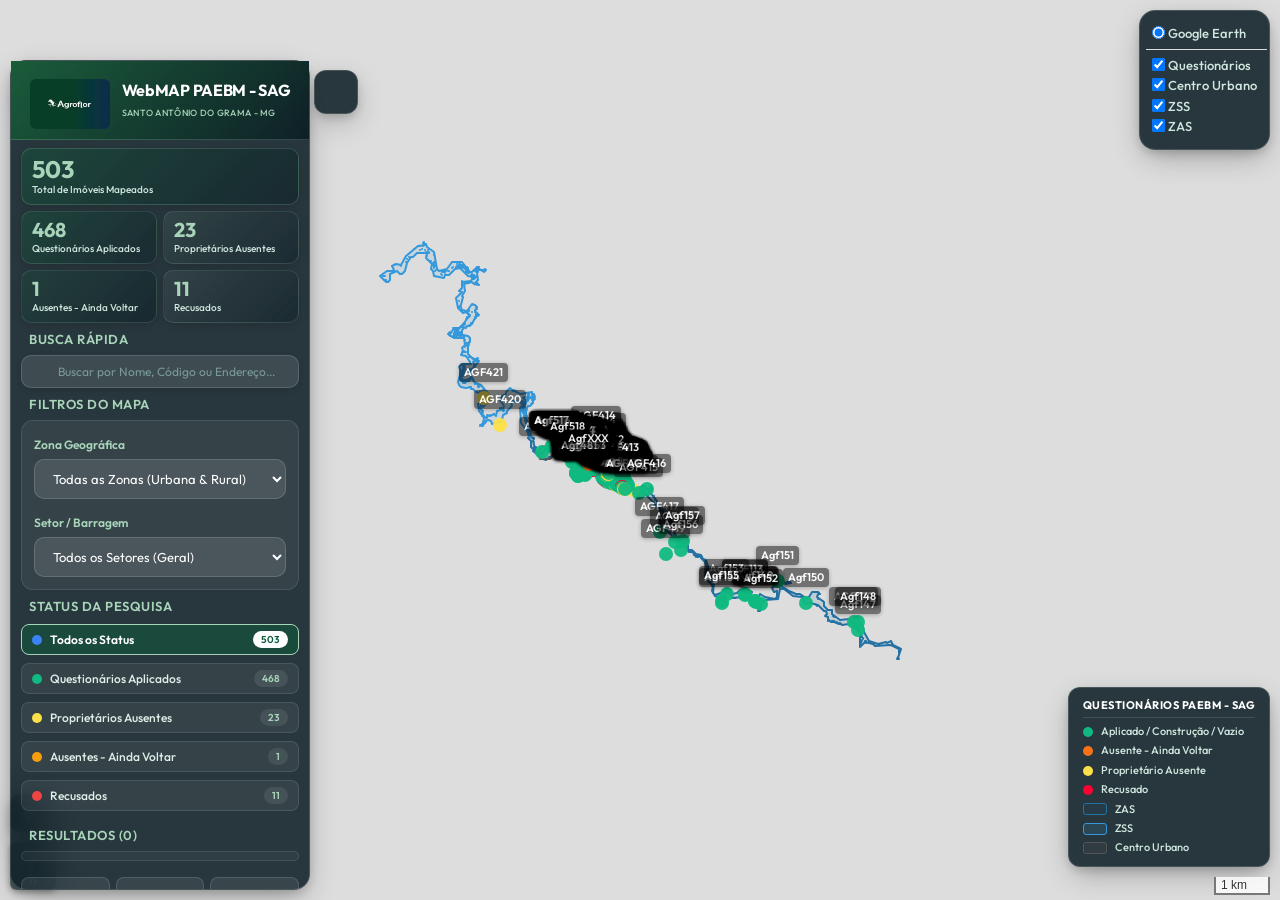
==== commit f9581156: "Fix: animais sem NOME_DO_ANIMAL agora aparecem no popup (ex: galinhas, porcos, coelhos)" ====
--- a/index.html
+++ b/index.html
@@ -242,7 +242,7 @@
 <script src="js/data_zss.js?v=20260601"></script>
 <script src="js/data_centro_urbano.js?v=20260601"></script>
 
-<script src="js/map.js?v=20260609c"></script>
+<script src="js/map.js?v=20260625a"></script>
 
     <!-- Bibliotecas de Exportação -->
     <script src="https://cdn.jsdelivr.net/npm/xlsx@0.18.5/dist/xlsx.full.min.js"></script>
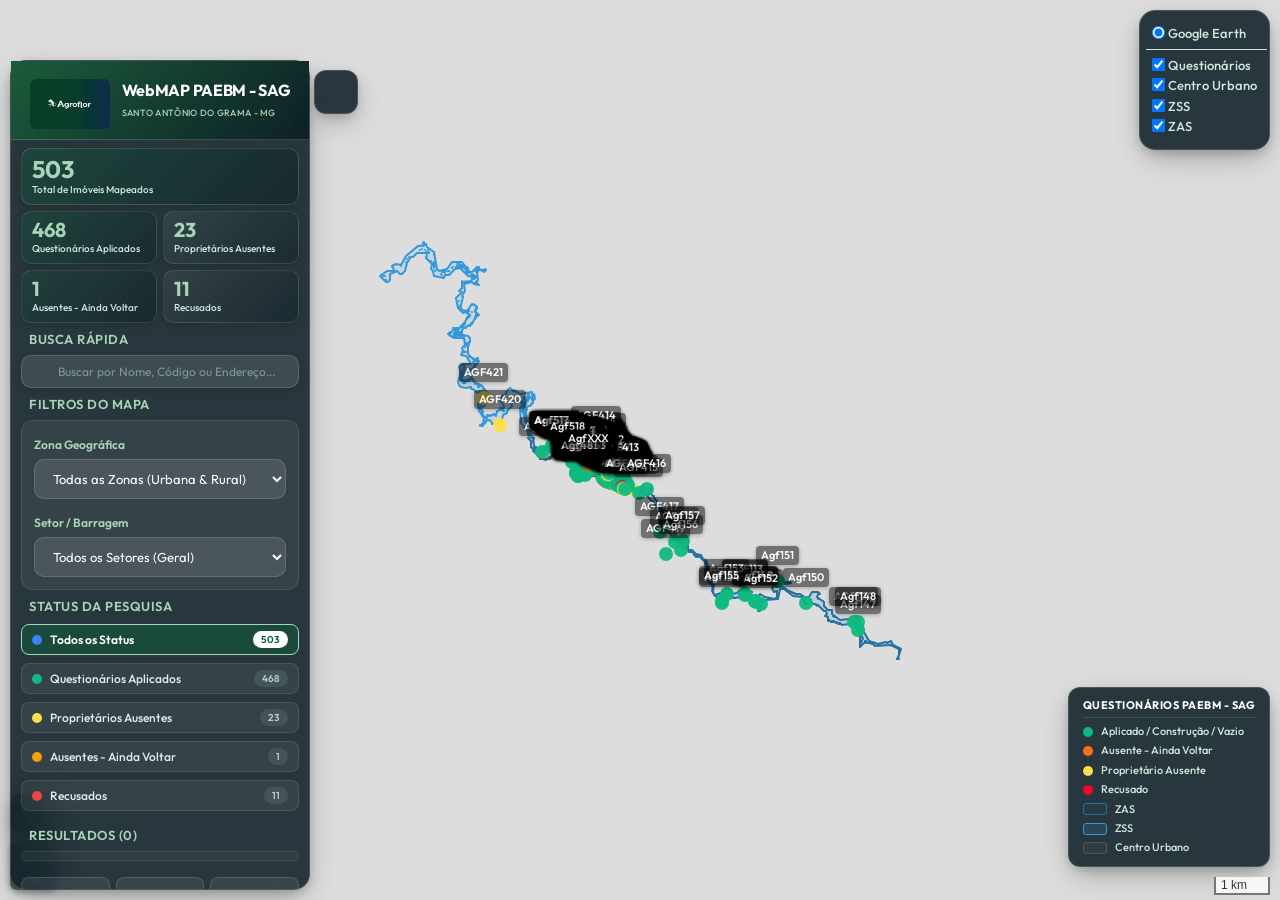
==== commit 64396612: "Fix: animais do entrevistador (ANIMAL_DOMESTICO=SIM) agora aparecem no popup mesmo sem NOME_DO_ANIMA" ====
--- a/index.html
+++ b/index.html
@@ -242,7 +242,7 @@
 <script src="js/data_zss.js?v=20260601"></script>
 <script src="js/data_centro_urbano.js?v=20260601"></script>
 
-<script src="js/map.js?v=20260625a"></script>
+<script src="js/map.js?v=20260625c"></script>
 
     <!-- Bibliotecas de Exportação -->
     <script src="https://cdn.jsdelivr.net/npm/xlsx@0.18.5/dist/xlsx.full.min.js"></script>
